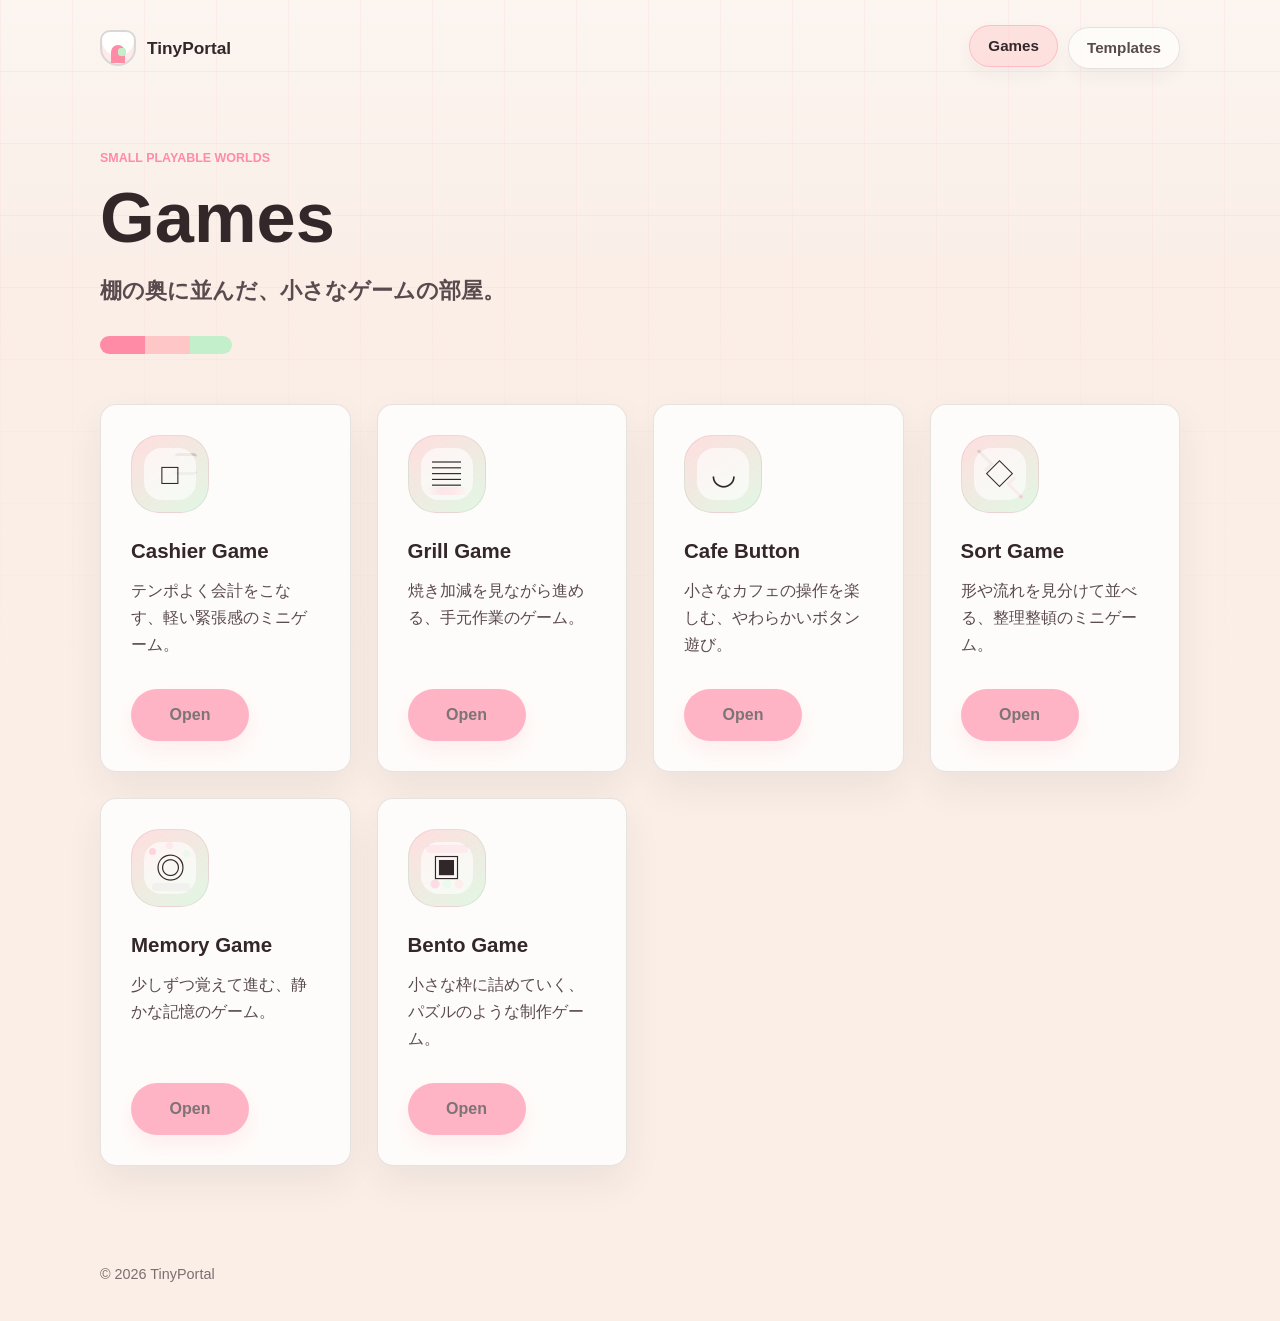
==== games.html @ 78467148 "Add files via upload" ====
<!DOCTYPE html>
<html lang="ja">
<head>
  <meta charset="UTF-8">
  <meta name="viewport" content="width=device-width, initial-scale=1.0">
  <meta name="description" content="TinyPortalの小さなゲーム一覧。">
  <title>Games | TinyPortal</title>
  <link rel="stylesheet" href="style.css">
</head>
<body class="portal-site">
  <header class="site-header portal-header">
    <a class="brand portal-brand" href="index.html" aria-label="TinyPortal">
      <span class="brand-mark portal-brand-mark" aria-hidden="true"></span>
      <span>TinyPortal</span>
    </a>
    <nav class="site-nav portal-nav" aria-label="サイト内ナビゲーション">
      <a href="games.html" aria-current="page">Games</a>
      <a href="templates.html">Templates</a>
    </nav>
  </header>

  <main class="portal-page">
    <section class="hero-page-title" aria-labelledby="games-title">
      <p class="section-label">small playable worlds</p>
      <h1 id="games-title">Games</h1>
      <p class="lead">棚の奥に並んだ、小さなゲームの部屋。</p>
    </section>

    <section class="games portal-games" id="games" aria-label="ゲーム一覧">
      <div class="game-grid">
        <article class="game-card game-card-cashier ui-card">
          <div class="game-icon" aria-hidden="true"><span>□</span></div>
          <h3>Cashier Game</h3>
          <p>テンポよく会計をこなす、軽い緊張感のミニゲーム。</p>
          <span class="play-button ui-button ui-button-muted" aria-disabled="true">Open</span>
        </article>

        <article class="game-card game-card-grill ui-card">
          <div class="game-icon" aria-hidden="true"><span>▤</span></div>
          <h3>Grill Game</h3>
          <p>焼き加減を見ながら進める、手元作業のゲーム。</p>
          <span class="play-button ui-button ui-button-muted" aria-disabled="true">Open</span>
        </article>

        <article class="game-card game-card-cafe ui-card">
          <div class="game-icon" aria-hidden="true"><span>◡</span></div>
          <h3>Cafe Button</h3>
          <p>小さなカフェの操作を楽しむ、やわらかいボタン遊び。</p>
          <span class="play-button ui-button ui-button-muted" aria-disabled="true">Open</span>
        </article>

        <article class="game-card game-card-sort ui-card">
          <div class="game-icon" aria-hidden="true"><span>◇</span></div>
          <h3>Sort Game</h3>
          <p>形や流れを見分けて並べる、整理整頓のミニゲーム。</p>
          <span class="play-button ui-button ui-button-muted" aria-disabled="true">Open</span>
        </article>

        <article class="game-card game-card-memory ui-card">
          <div class="game-icon" aria-hidden="true"><span>◎</span></div>
          <h3>Memory Game</h3>
          <p>少しずつ覚えて進む、静かな記憶のゲーム。</p>
          <span class="play-button ui-button ui-button-muted" aria-disabled="true">Open</span>
        </article>

        <article class="game-card game-card-bento ui-card">
          <div class="game-icon" aria-hidden="true"><span>▣</span></div>
          <h3>Bento Game</h3>
          <p>小さな枠に詰めていく、パズルのような制作ゲーム。</p>
          <span class="play-button ui-button ui-button-muted" aria-disabled="true">Open</span>
        </article>
      </div>
    </section>
  </main>

  <footer class="site-footer portal-footer">
    <p>© 2026 TinyPortal</p>
  </footer>
</body>
</html>
---- style.css ----
:root {
  --bg: #faeee7;
  --main: #ff8ba7;
  --accent: #ffc6c7;
  --tertiary: #c3f0ca;
  --text: #33272a;
  --muted: #594a4e;
  --card: #fffffe;
  --border: rgba(51, 39, 42, 0.14);
  --soft-main: rgba(255, 139, 167, 0.2);
  --soft-accent: rgba(255, 198, 199, 0.4);
  --soft-tertiary: rgba(195, 240, 202, 0.52);
  --card-shadow: 0 14px 34px rgba(51, 39, 42, 0.055);
}

* {
  box-sizing: border-box;
}

html {
  scroll-behavior: smooth;
}

body {
  margin: 0;
  min-height: 100vh;
  background: var(--bg);
  color: var(--text);
  font-family: "Zen Maru Gothic", "M PLUS Rounded 1c", "Yu Gothic", "Hiragino Maru Gothic ProN", sans-serif;
  line-height: 1.75;
}

body::before {
  position: fixed;
  inset: 0;
  z-index: -2;
  pointer-events: none;
  background:
    radial-gradient(circle at 12% 10%, rgba(255, 198, 199, 0.36), transparent 25rem),
    radial-gradient(circle at 88% 30%, rgba(195, 240, 202, 0.42), transparent 24rem);
  content: "";
}

a {
  color: inherit;
  text-decoration: none;
}

.site-header,
.hero,
.games,
.site-footer {
  width: min(1080px, calc(100% - 44px));
  margin-inline: auto;
}

.site-header {
  display: flex;
  align-items: center;
  justify-content: space-between;
  padding: 26px 0;
}

.brand {
  display: inline-flex;
  align-items: center;
  gap: 11px;
  min-height: 44px;
  font-family: "Nunito", "Zen Maru Gothic", sans-serif;
  font-size: 1.08rem;
  font-weight: 800;
}

.brand-mark {
  position: relative;
  width: 36px;
  height: 36px;
  border: 2px solid var(--main);
  border-radius: 14px;
  background: var(--card);
}

.brand-mark::before,
.brand-mark::after {
  position: absolute;
  border-radius: 999px;
  content: "";
}

.brand-mark::before {
  width: 14px;
  height: 14px;
  left: 7px;
  top: 7px;
  background: var(--accent);
}

.brand-mark::after {
  width: 11px;
  height: 11px;
  right: 6px;
  bottom: 6px;
  background: var(--main);
}

.site-nav a {
  display: inline-flex;
  align-items: center;
  justify-content: center;
  min-height: 42px;
  padding: 0 18px;
  border: 1px solid var(--border);
  border-radius: 999px;
  background: rgba(255, 255, 255, 0.5);
  color: var(--muted);
  font-family: "Nunito", "Zen Maru Gothic", sans-serif;
  font-size: 0.95rem;
  font-weight: 800;
}

.site-nav {
  display: flex;
  align-items: center;
  justify-content: flex-end;
  gap: 10px;
  flex-wrap: wrap;
}

.hero {
  display: grid;
  grid-template-columns: minmax(0, 1fr) minmax(310px, 0.82fr);
  align-items: center;
  gap: clamp(42px, 8vw, 92px);
  min-height: calc(100vh - 96px);
  padding: 34px 0 82px;
}

.hero-text {
  max-width: 620px;
}

.section-label {
  margin: 0 0 13px;
  color: var(--main);
  font-family: "Nunito", "Zen Maru Gothic", sans-serif;
  font-size: 0.78rem;
  font-weight: 800;
  letter-spacing: 0;
  text-transform: uppercase;
}

h1,
h2,
h3,
p {
  margin-top: 0;
}

h1 {
  margin-bottom: 20px;
  font-family: "Nunito", "Zen Maru Gothic", sans-serif;
  font-size: clamp(3.2rem, 8.6vw, 6.8rem);
  font-weight: 800;
  line-height: 0.98;
}

.lead {
  max-width: 30rem;
  margin-bottom: 0;
  color: var(--muted);
  font-size: clamp(1.08rem, 2vw, 1.36rem);
  font-weight: 700;
}

.hero-art {
  position: relative;
  min-height: 410px;
}

.art-screen {
  position: absolute;
  right: 28px;
  top: 58px;
  display: block;
  width: min(82%, 330px);
  aspect-ratio: 1.06 / 1;
  border: 2px solid rgba(51, 39, 42, 0.12);
  border-radius: 34px;
  background: var(--card);
  box-shadow: 0 18px 40px rgba(51, 39, 42, 0.06);
  animation: screen-float 7s ease-in-out infinite;
}

.screen-bar,
.screen-pill,
.screen-dot,
.screen-line {
  position: absolute;
  display: block;
}

.screen-bar {
  left: 34px;
  right: 34px;
  top: 34px;
  height: 16px;
  border-radius: 999px;
  background: var(--soft-tertiary);
}

.screen-pill {
  left: 34px;
  bottom: 38px;
  width: 44%;
  height: 18px;
  border-radius: 999px;
  background: var(--accent);
}

.screen-dot {
  width: 52px;
  height: 52px;
  border-radius: 18px;
}

.dot-one {
  left: 38px;
  top: 88px;
  background: var(--main);
}

.dot-two {
  left: 104px;
  top: 130px;
  background: var(--accent);
}

.dot-three {
  right: 50px;
  top: 96px;
  background: var(--tertiary);
}

.screen-line {
  height: 10px;
  border-radius: 999px;
  background: rgba(51, 39, 42, 0.12);
}

.line-one {
  right: 42px;
  top: 176px;
  width: 40%;
}

.line-two {
  right: 76px;
  top: 202px;
  width: 26%;
}

.art-tile {
  position: absolute;
  z-index: 1;
  display: block;
  border: 2px solid rgba(51, 39, 42, 0.1);
  border-radius: 26px;
  background: var(--card);
  box-shadow: 0 12px 28px rgba(51, 39, 42, 0.05);
}

.art-tile::before,
.art-tile::after {
  position: absolute;
  border-radius: 999px;
  content: "";
}

.tile-left {
  left: 14px;
  top: 34px;
  width: 104px;
  height: 104px;
  animation: tile-left-float 5.8s ease-in-out infinite;
}

.tile-left::before {
  width: 38px;
  height: 38px;
  left: 19px;
  top: 20px;
  background: var(--accent);
}

.tile-left::after {
  width: 44px;
  height: 12px;
  left: 28px;
  bottom: 24px;
  background: var(--soft-tertiary);
}

.tile-right {
  right: 4px;
  bottom: 50px;
  width: 96px;
  height: 96px;
  animation: tile-right-float 6.4s ease-in-out infinite;
}

.tile-right::before {
  width: 48px;
  height: 18px;
  left: 22px;
  top: 28px;
  background: var(--main);
}

.tile-right::after {
  width: 34px;
  height: 34px;
  right: 18px;
  bottom: 17px;
  background: var(--accent);
}

.art-ring {
  position: absolute;
  left: 62px;
  bottom: 86px;
  width: 74px;
  height: 74px;
  border: 12px solid var(--soft-tertiary);
  border-radius: 50%;
  animation: ring-breathe 5.2s ease-in-out infinite;
}

.art-spark {
  position: absolute;
  width: 16px;
  height: 16px;
  border-radius: 7px;
  background: var(--accent);
}

.spark-one {
  left: 52%;
  top: 18px;
  animation: spark-one-drift 4.8s ease-in-out infinite;
}

.spark-two {
  left: 16%;
  bottom: 58px;
  background: var(--main);
  animation: spark-two-drift 5.6s ease-in-out infinite;
}

.art-blob {
  position: absolute;
  z-index: -1;
  display: block;
  border-radius: 999px;
}

.blob-green {
  right: 0;
  top: 86px;
  width: 270px;
  height: 190px;
  background: var(--soft-tertiary);
  animation: blob-green-drift 8.4s ease-in-out infinite;
}

.blob-yellow {
  left: 8px;
  bottom: 74px;
  width: 190px;
  height: 126px;
  background: var(--soft-accent);
  animation: blob-yellow-drift 7.6s ease-in-out infinite;
}

@keyframes screen-float {
  0%,
  100% {
    transform: translate3d(0, 0, 0) rotate(0deg);
  }

  50% {
    transform: translate3d(0, -10px, 0) rotate(0.7deg);
  }
}

@keyframes tile-left-float {
  0%,
  100% {
    transform: translate3d(0, 0, 0) rotate(-8deg);
  }

  50% {
    transform: translate3d(-4px, -12px, 0) rotate(-4deg);
  }
}

@keyframes tile-right-float {
  0%,
  100% {
    transform: translate3d(0, 0, 0) rotate(7deg);
  }

  50% {
    transform: translate3d(5px, -9px, 0) rotate(3deg);
  }
}

@keyframes ring-breathe {
  0%,
  100% {
    transform: scale(1);
    opacity: 1;
  }

  50% {
    transform: scale(1.08);
    opacity: 0.76;
  }
}

@keyframes spark-one-drift {
  0%,
  100% {
    transform: translate3d(0, 0, 0) rotate(18deg);
  }

  50% {
    transform: translate3d(6px, -8px, 0) rotate(42deg);
  }
}

@keyframes spark-two-drift {
  0%,
  100% {
    transform: translate3d(0, 0, 0) rotate(-18deg);
  }

  50% {
    transform: translate3d(-5px, 7px, 0) rotate(-42deg);
  }
}

@keyframes blob-green-drift {
  0%,
  100% {
    transform: translate3d(0, 0, 0) rotate(-20deg);
  }

  50% {
    transform: translate3d(10px, -8px, 0) rotate(-15deg);
  }
}

@keyframes blob-yellow-drift {
  0%,
  100% {
    transform: translate3d(0, 0, 0) rotate(17deg);
  }

  50% {
    transform: translate3d(-8px, 6px, 0) rotate(12deg);
  }
}

@keyframes icon-bob {
  0%,
  100% {
    transform: translateY(0);
  }

  45% {
    transform: translateY(-4px);
  }
}

@keyframes cashier-lines {
  0%,
  62%,
  100% {
    opacity: 0;
    transform: translateY(4px);
  }

  18%,
  42% {
    opacity: 1;
    transform: translateY(0);
  }
}

@keyframes cashier-dot {
  0%,
  55%,
  100% {
    opacity: 0;
    transform: scale(0.65);
  }

  18%,
  28% {
    opacity: 0.9;
    transform: scale(1);
  }
}

@keyframes grill-wiggle {
  0%,
  100% {
    transform: translateY(0) rotate(0deg);
  }

  32% {
    transform: translateY(-2px) rotate(-4deg);
  }

  64% {
    transform: translateY(1px) rotate(3deg);
  }
}

@keyframes cup-sway {
  0%,
  100% {
    transform: translateY(0) rotate(0deg);
  }

  50% {
    transform: translateY(-2px) rotate(2deg);
  }
}

@keyframes cup-pour {
  0%,
  100% {
    transform: translateY(0) rotate(0deg);
  }

  38%,
  58% {
    transform: translateY(-2px) rotate(-7deg);
  }
}

@keyframes steam-rise {
  0%,
  100% {
    opacity: 0;
    transform: translate3d(0, 8px, 0) scaleY(0.78);
  }

  28% {
    opacity: 0.62;
  }

  68% {
    opacity: 0;
    transform: translate3d(0, -8px, 0) scaleY(1.08);
  }
}

@keyframes grill-heat {
  0%,
  100% {
    opacity: 0;
    transform: translateY(8px) scaleY(0.72);
  }

  36% {
    opacity: 0.68;
  }

  72% {
    opacity: 0;
    transform: translateY(-9px) scaleY(1.08);
  }
}

@keyframes grill-glow {
  0%,
  100% {
    opacity: 0.32;
    transform: scaleX(0.78);
  }

  45% {
    opacity: 0.82;
    transform: scaleX(1);
  }
}

@keyframes cafe-pour {
  0%,
  28%,
  78%,
  100% {
    opacity: 0;
    transform: translate3d(-5px, -6px, 0) rotate(18deg) scaleY(0.2);
  }

  40%,
  62% {
    opacity: 0.82;
    transform: translate3d(0, 0, 0) rotate(18deg) scaleY(1);
  }
}

@keyframes cafe-drop {
  0%,
  36%,
  100% {
    opacity: 0;
    transform: translate3d(-8px, -8px, 0) scale(0.55);
  }

  52% {
    opacity: 0.9;
    transform: translate3d(0, 4px, 0) scale(1);
  }

  70% {
    opacity: 0;
    transform: translate3d(2px, 12px, 0) scale(0.75);
  }
}

@keyframes sort-slide {
  0%,
  100% {
    transform: translateX(0);
  }

  35% {
    transform: translateX(-4px);
  }

  70% {
    transform: translateX(4px);
  }
}

@keyframes sort-arrow-left {
  0%,
  70%,
  100% {
    opacity: 0;
    transform: translateX(6px) rotate(45deg);
  }

  24%,
  48% {
    opacity: 1;
    transform: translateX(0) rotate(45deg);
  }
}

@keyframes sort-arrow-right {
  0%,
  70%,
  100% {
    opacity: 0;
    transform: translateX(-6px) rotate(225deg);
  }

  24%,
  48% {
    opacity: 1;
    transform: translateX(0) rotate(225deg);
  }
}

@keyframes memory-pulse {
  0%,
  100% {
    transform: scale(1);
  }

  50% {
    transform: scale(1.05);
  }
}

@keyframes memory-dots {
  0%,
  100% {
    opacity: 0.36;
    transform: translateY(2px);
  }

  42%,
  66% {
    opacity: 0.9;
    transform: translateY(-2px);
  }
}

@keyframes memory-line {
  0%,
  100% {
    opacity: 0.2;
    transform: scaleX(0.72);
  }

  50% {
    opacity: 0.72;
    transform: scaleX(1);
  }
}

@keyframes bento-lift {
  0%,
  100% {
    transform: translateY(0) rotate(0deg);
  }

  48% {
    transform: translateY(-3px) rotate(-2deg);
  }
}

@keyframes bento-lid {
  0%,
  100% {
    opacity: 0.45;
    transform: translateY(0);
  }

  48% {
    opacity: 0.82;
    transform: translateY(-6px);
  }
}

@keyframes bento-items {
  0%,
  100% {
    transform: translateY(0);
  }

  48% {
    transform: translateY(-2px);
  }
}

.games {
  padding: 16px 0 96px;
}

.section-heading {
  margin-bottom: 30px;
}

h2 {
  margin-bottom: 0;
  font-size: clamp(2rem, 4vw, 2.9rem);
  font-weight: 900;
  line-height: 1.25;
}

.game-grid {
  display: grid;
  grid-template-columns: repeat(auto-fit, minmax(240px, 1fr));
  gap: 26px;
}

.game-card {
  display: flex;
  flex-direction: column;
  min-height: 348px;
  padding: 30px;
  border: 1px solid var(--border);
  border-radius: 18px;
  background: var(--card);
  box-shadow: var(--card-shadow);
  transition: transform 180ms ease, box-shadow 180ms ease, border-color 180ms ease;
}

.game-card:hover {
  border-color: rgba(255, 139, 167, 0.34);
  box-shadow: 0 18px 38px rgba(51, 39, 42, 0.075);
  transform: translateY(-4px);
}

.game-icon {
  position: relative;
  display: grid;
  place-items: center;
  overflow: hidden;
  width: 78px;
  height: 78px;
  margin-bottom: 24px;
  border: 1px solid rgba(51, 39, 42, 0.08);
  border-radius: 28px;
  background:
    linear-gradient(145deg, rgba(255, 198, 199, 0.58), rgba(195, 240, 202, 0.5)),
    var(--card);
}

.game-icon span {
  position: relative;
  z-index: 2;
  display: grid;
  place-items: center;
  width: 52px;
  height: 52px;
  border-radius: 18px;
  background: rgba(255, 255, 255, 0.62);
  font-size: 1.8rem;
  line-height: 1;
  filter: saturate(0.82);
}

.game-icon::before,
.game-icon::after {
  position: absolute;
  z-index: 1;
  pointer-events: none;
  content: "";
}

.game-card-cashier .game-icon span {
  animation: icon-bob 2.5s ease-in-out infinite;
}

.game-card-cashier .game-icon::before {
  right: 11px;
  top: 17px;
  width: 22px;
  height: 16px;
  border-top: 3px solid rgba(51, 39, 42, 0.18);
  border-bottom: 3px solid rgba(51, 39, 42, 0.12);
  border-radius: 4px;
  animation: cashier-lines 2.5s ease-in-out infinite;
}

.game-card-cashier .game-icon::after {
  right: 17px;
  bottom: 17px;
  width: 7px;
  height: 7px;
  border-radius: 50%;
  background: var(--main);
  opacity: 0;
  animation: cashier-dot 2.5s ease-in-out infinite;
}

.game-card-grill .game-icon span {
  animation: grill-wiggle 3.1s ease-in-out infinite;
}

.game-card-grill .game-icon::before {
  left: 25px;
  top: 10px;
  width: 8px;
  height: 24px;
  border-left: 3px solid rgba(170, 68, 40, 0.18);
  border-radius: 999px;
  opacity: 0;
  box-shadow: 13px 3px 0 rgba(255, 139, 167, 0.18);
  animation: grill-heat 2.8s ease-in-out infinite;
}

.game-card-grill .game-icon::after {
  left: 18px;
  bottom: 17px;
  width: 42px;
  height: 8px;
  border-radius: 999px;
  background: linear-gradient(90deg, transparent, rgba(255, 139, 167, 0.5), var(--accent), transparent);
  transform-origin: center;
  animation: grill-glow 2.8s ease-in-out infinite;
}

.game-card-cafe .game-icon span {
  animation: cup-pour 3.2s ease-in-out infinite;
}

.game-card-cafe .game-icon::before {
  left: 20px;
  top: 15px;
  width: 4px;
  height: 28px;
  border-radius: 999px;
  background: rgba(255, 139, 167, 0.5);
  transform-origin: top center;
  opacity: 0;
  animation: cafe-pour 3.2s ease-in-out infinite;
}

.game-card-cafe .game-icon::after {
  left: 27px;
  top: 24px;
  width: 8px;
  height: 8px;
  border-radius: 50%;
  background: rgba(255, 139, 167, 0.58);
  opacity: 0;
  animation: cafe-drop 3.2s 0.12s ease-in-out infinite;
}

.game-card-sort .game-icon span {
  animation: sort-slide 2.8s ease-in-out infinite;
}

.game-card-sort .game-icon::before {
  left: 10px;
  top: 19px;
  width: 18px;
  height: 8px;
  border-top: 3px solid rgba(51, 39, 42, 0.14);
  border-right: 3px solid rgba(51, 39, 42, 0.14);
  transform: rotate(45deg);
  animation: sort-arrow-left 2.8s ease-in-out infinite;
}

.game-card-sort .game-icon::after {
  right: 10px;
  bottom: 19px;
  width: 18px;
  height: 8px;
  border-top: 3px solid rgba(255, 139, 167, 0.38);
  border-right: 3px solid rgba(255, 139, 167, 0.38);
  transform: rotate(225deg);
  animation: sort-arrow-right 2.8s 0.25s ease-in-out infinite;
}

.game-card-memory .game-icon span {
  animation: memory-pulse 3s ease-in-out infinite;
}

.game-card-memory .game-icon::before {
  left: 17px;
  top: 18px;
  width: 7px;
  height: 7px;
  border-radius: 50%;
  background: var(--main);
  box-shadow:
    17px -6px 0 rgba(255, 139, 167, 0.38),
    34px 2px 0 rgba(195, 240, 202, 0.9);
  animation: memory-dots 3s ease-in-out infinite;
}

.game-card-memory .game-icon::after {
  left: 20px;
  bottom: 15px;
  width: 38px;
  height: 8px;
  border-radius: 999px;
  background: rgba(89, 74, 78, 0.12);
  animation: memory-line 3s ease-in-out infinite;
}

.game-card-bento .game-icon span {
  animation: bento-lift 3.2s ease-in-out infinite;
}

.game-card-bento .game-icon::before {
  left: 17px;
  top: 15px;
  width: 42px;
  height: 8px;
  border-radius: 999px;
  background: rgba(255, 139, 167, 0.35);
  animation: bento-lid 3.2s ease-in-out infinite;
}

.game-card-bento .game-icon::after {
  left: 18px;
  bottom: 17px;
  width: 40px;
  height: 10px;
  border-radius: 999px;
  background:
    radial-gradient(circle at 20% 50%, var(--main) 0 4px, transparent 5px),
    radial-gradient(circle at 50% 50%, var(--tertiary) 0 4px, transparent 5px),
    radial-gradient(circle at 80% 50%, var(--accent) 0 4px, transparent 5px);
  opacity: 0.72;
  animation: bento-items 3.2s ease-in-out infinite;
}

.game-card h3 {
  margin-bottom: 12px;
  font-size: 1.28rem;
  font-weight: 900;
  line-height: 1.35;
}

.game-card p {
  margin-bottom: 30px;
  color: var(--muted);
  font-size: 0.98rem;
  font-weight: 500;
}

.play-button {
  display: inline-flex;
  align-items: center;
  justify-content: center;
  width: fit-content;
  min-width: 118px;
  min-height: 52px;
  margin-top: auto;
  padding: 0 28px;
  border-radius: 999px;
  background: var(--main);
  color: var(--text);
  font-family: "Nunito", "Zen Maru Gothic", sans-serif;
  font-size: 1rem;
  font-weight: 800;
  transition: transform 150ms ease, box-shadow 150ms ease, background-color 150ms ease;
}

.play-button:hover {
  background: #ff7f9f;
  box-shadow: 0 10px 20px rgba(255, 139, 167, 0.28);
  transform: translateY(-2px);
}

.play-button:active {
  box-shadow: 0 5px 12px rgba(255, 139, 167, 0.18);
  transform: translateY(1px) scale(0.99);
}

.brand:focus-visible,
.site-nav a:focus-visible,
.play-button:focus-visible {
  outline: 3px solid rgba(195, 240, 202, 0.82);
  outline-offset: 4px;
}

.site-footer {
  padding: 0 0 34px;
  color: rgba(89, 74, 78, 0.78);
  font-size: 0.9rem;
}

.site-footer p {
  margin-bottom: 0;
}

@media (max-width: 880px) {
  .hero {
    grid-template-columns: 1fr;
    gap: 34px;
    min-height: auto;
    padding: 34px 0 70px;
  }

  .hero-art {
    order: -1;
    min-height: 320px;
  }

  .art-screen {
    right: 22px;
    top: 48px;
    width: min(78%, 292px);
  }

  .game-grid {
    grid-template-columns: 1fr;
  }

  .game-card {
    min-height: auto;
  }
}

@media (max-width: 560px) {
  .site-header,
  .hero,
  .games,
  .site-footer {
    width: min(100% - 30px, 1080px);
  }

  .site-header {
    padding: 20px 0;
  }

  .brand {
    font-size: 1rem;
  }

  .brand-mark {
    width: 34px;
    height: 34px;
    border-radius: 13px;
  }

  .site-nav a {
    min-height: 40px;
    padding: 0 14px;
  }

  .hero {
    padding: 24px 0 58px;
  }

  .hero-art {
    min-height: 250px;
  }

  h1 {
    font-size: clamp(3rem, 17vw, 4.25rem);
  }

  .lead {
    font-size: 1.06rem;
  }

  .art-screen {
    right: 12px;
    top: 38px;
    width: min(76%, 232px);
    border-radius: 28px;
  }

  .screen-bar {
    left: 26px;
    right: 26px;
    top: 28px;
    height: 13px;
  }

  .screen-dot {
    width: 40px;
    height: 40px;
    border-radius: 15px;
  }

  .dot-one {
    left: 28px;
    top: 72px;
  }

  .dot-two {
    left: 78px;
    top: 104px;
  }

  .dot-three {
    right: 34px;
    top: 80px;
  }

  .screen-line {
    height: 8px;
  }

  .line-one {
    right: 32px;
    top: 146px;
  }

  .line-two {
    right: 56px;
    top: 166px;
  }

  .screen-pill {
    left: 28px;
    bottom: 30px;
    height: 14px;
  }

  .tile-left {
    left: 4px;
    top: 18px;
    width: 76px;
    height: 76px;
    border-radius: 22px;
  }

  .tile-right {
    right: 0;
    bottom: 34px;
    width: 72px;
    height: 72px;
    border-radius: 22px;
  }

  .art-ring {
    left: 42px;
    bottom: 54px;
    width: 56px;
    height: 56px;
    border-width: 10px;
  }

  .blob-green {
    top: 62px;
    width: 210px;
    height: 148px;
  }

  .blob-yellow {
    bottom: 48px;
    width: 150px;
    height: 96px;
  }

  .games {
    padding-bottom: 76px;
  }

  .game-grid {
    gap: 14px;
  }

  .game-card {
    display: grid;
    grid-template-columns: 66px minmax(0, 1fr);
    align-items: start;
    column-gap: 16px;
    padding: 18px;
  }

  .game-icon {
    grid-row: 1 / 4;
    width: 66px;
    height: 66px;
    margin-bottom: 0;
    border-radius: 22px;
  }

  .game-icon span {
    width: 46px;
    height: 46px;
    border-radius: 16px;
    font-size: 1.45rem;
  }

  .game-card-grill .game-icon::before {
    left: 20px;
    top: 8px;
    height: 21px;
  }

  .game-card-grill .game-icon::after {
    left: 15px;
    bottom: 14px;
    width: 36px;
  }

  .game-card-cafe .game-icon::before {
    left: 17px;
    top: 13px;
    height: 24px;
  }

  .game-card-cafe .game-icon::after {
    left: 24px;
    top: 21px;
    width: 7px;
    height: 7px;
  }

  .game-card h3 {
    grid-column: 2;
    margin-bottom: 5px;
    font-size: 1.08rem;
  }

  .game-card p {
    grid-column: 2;
    margin-bottom: 14px;
    font-size: 0.9rem;
    line-height: 1.58;
  }

  .play-button {
    grid-column: 2;
    width: 100%;
    min-height: 48px;
    margin-top: 0;
    padding: 0 20px;
  }
}

@media (prefers-reduced-motion: reduce) {
  *,
  *::before,
  *::after {
    scroll-behavior: auto !important;
  }

  .art-screen,
  .tile-left,
  .tile-right,
  .art-ring,
  .spark-one,
  .spark-two,
  .blob-green,
  .blob-yellow,
  .game-icon span,
  .game-icon::before,
  .game-icon::after {
    animation: none;
  }
}

/* TinyPortal world layer */
.portal-site {
  background:
    linear-gradient(180deg, rgba(255, 255, 254, 0.42), rgba(250, 238, 231, 0) 280px),
    var(--bg);
}

.portal-site::before {
  background:
    linear-gradient(90deg, rgba(255, 198, 199, 0.18) 1px, transparent 1px),
    linear-gradient(0deg, rgba(51, 39, 42, 0.045) 1px, transparent 1px);
  background-size: 72px 72px;
  mask-image: linear-gradient(to bottom, black, transparent 78%);
}

.portal-header {
  position: relative;
  z-index: 4;
}

.portal-brand {
  color: var(--text);
}

.portal-brand-mark {
  border-color: rgba(51, 39, 42, 0.18);
  border-radius: 10px 10px 18px 18px;
  box-shadow: inset 0 -8px 0 rgba(255, 198, 199, 0.38);
}

.portal-brand-mark::before {
  width: 14px;
  height: 18px;
  left: 9px;
  top: 13px;
  border-radius: 999px 999px 4px 4px;
  background: var(--main);
}

.portal-brand-mark::after {
  width: 8px;
  height: 8px;
  right: 8px;
  bottom: 8px;
  border-radius: 3px;
  background: var(--tertiary);
}

.portal-nav a {
  border-color: rgba(51, 39, 42, 0.12);
  background: rgba(255, 255, 254, 0.68);
  box-shadow: 0 8px 18px rgba(51, 39, 42, 0.045);
  transition: transform 160ms ease, box-shadow 160ms ease, background-color 160ms ease, border-color 160ms ease;
}

.portal-nav a:hover,
.portal-nav a[aria-current="page"] {
  border-color: rgba(255, 139, 167, 0.42);
  background: rgba(255, 198, 199, 0.42);
  color: var(--text);
  transform: translateY(-2px);
}

.portal-hero {
  width: 100%;
  padding: 16px 0 38px;
}

.world-art {
  position: relative;
  display: grid;
  place-items: end start;
  width: min(100% - 44px, 1240px);
  min-height: clamp(430px, 66vw, 680px);
  margin: 0 auto;
  overflow: hidden;
  border: 1px solid rgba(51, 39, 42, 0.12);
  border-radius: 26px;
  background:
    linear-gradient(180deg, rgba(255, 255, 254, 0.86), rgba(255, 198, 199, 0.34) 58%, rgba(195, 240, 202, 0.34)),
    var(--bg);
  box-shadow: 0 24px 70px rgba(51, 39, 42, 0.08);
}

.world-art::before,
.world-art::after {
  position: absolute;
  pointer-events: none;
  content: "";
}

.world-art::before {
  inset: 9%;
  border: 1px solid rgba(51, 39, 42, 0.08);
  border-radius: 999px 999px 24px 24px;
}

.world-art::after {
  left: 0;
  right: 0;
  bottom: 0;
  height: 32%;
  background:
    linear-gradient(135deg, transparent 0 28px, rgba(51, 39, 42, 0.08) 29px 31px, transparent 32px),
    linear-gradient(180deg, rgba(255, 255, 254, 0.5), rgba(255, 255, 254, 0.74));
  background-size: 72px 72px, auto;
}

.portal-hero-copy {
  position: relative;
  z-index: 3;
  max-width: 680px;
  padding: clamp(26px, 5vw, 58px);
}

.portal-hero-copy h1 {
  margin-bottom: 0;
  color: var(--text);
  font-size: 5.8rem;
  text-shadow: 0 2px 0 rgba(255, 255, 254, 0.72);
}

.world-sun,
.world-arch,
.world-column,
.world-stair,
.world-object,
.world-door {
  position: absolute;
  display: block;
}

.world-sun {
  right: 13%;
  top: 12%;
  width: clamp(72px, 12vw, 148px);
  height: clamp(72px, 12vw, 148px);
  border: 1px solid rgba(51, 39, 42, 0.1);
  border-radius: 50%;
  background: var(--accent);
  box-shadow: inset -18px -20px 0 rgba(255, 139, 167, 0.28);
}

.world-arch {
  z-index: 1;
  width: clamp(120px, 19vw, 220px);
  height: clamp(170px, 27vw, 310px);
  border: clamp(14px, 2.4vw, 28px) solid rgba(255, 255, 254, 0.84);
  border-bottom: 0;
  border-radius: 999px 999px 0 0;
  box-shadow: 0 16px 28px rgba(51, 39, 42, 0.055);
}

.world-arch-left {
  left: 11%;
  top: 19%;
}

.world-arch-right {
  right: 22%;
  bottom: 18%;
  transform: scale(0.74);
}

.world-column {
  z-index: 2;
  width: clamp(40px, 6vw, 70px);
  height: clamp(170px, 26vw, 290px);
  bottom: 20%;
  border: 1px solid rgba(51, 39, 42, 0.09);
  border-radius: 20px 20px 8px 8px;
  background:
    linear-gradient(90deg, rgba(51, 39, 42, 0.06) 1px, transparent 1px),
    var(--card);
  background-size: 18px auto;
}

.world-column-left {
  left: 27%;
}

.world-column-right {
  right: 9%;
  height: clamp(130px, 20vw, 230px);
  background-color: var(--tertiary);
}

.world-stair {
  z-index: 2;
  height: clamp(30px, 4.8vw, 56px);
  border: 1px solid rgba(51, 39, 42, 0.1);
  border-radius: 8px;
  background: var(--card);
  box-shadow: 0 10px 0 rgba(255, 198, 199, 0.55);
}

.world-stair-one {
  right: 31%;
  bottom: 24%;
  width: clamp(138px, 26vw, 320px);
}

.world-stair-two {
  right: 24%;
  bottom: 16%;
  width: clamp(176px, 34vw, 430px);
}

.world-stair-three {
  right: 17%;
  bottom: 8%;
  width: clamp(210px, 43vw, 540px);
}

.world-object {
  z-index: 3;
  width: 34px;
  height: 34px;
  border: 1px solid rgba(51, 39, 42, 0.12);
  border-radius: 8px;
  animation: portal-drift 6.5s ease-in-out infinite;
}

.world-object-pink {
  left: 43%;
  top: 18%;
  background: var(--main);
  transform: rotate(12deg);
}

.world-object-green {
  right: 35%;
  top: 34%;
  background: var(--tertiary);
  animation-delay: -2s;
  transform: rotate(45deg);
}

.world-door {
  z-index: 3;
  left: 50%;
  bottom: 24%;
  width: clamp(48px, 7vw, 82px);
  height: clamp(82px, 12vw, 142px);
  border: 2px solid rgba(51, 39, 42, 0.18);
  border-radius: 999px 999px 8px 8px;
  background: var(--text);
  box-shadow: 0 0 0 12px rgba(255, 139, 167, 0.18);
}

.portal-gateway {
  display: grid;
  grid-template-columns: repeat(2, minmax(0, 1fr));
  gap: 24px;
  width: min(1080px, calc(100% - 44px));
  margin: 0 auto;
  padding: 28px 0 94px;
}

.ui-card {
  border-color: rgba(51, 39, 42, 0.12);
  border-radius: 16px;
  background: rgba(255, 255, 254, 0.82);
  box-shadow: 0 16px 38px rgba(51, 39, 42, 0.065);
}

.portal-card {
  position: relative;
  display: grid;
  min-height: 280px;
  overflow: hidden;
  padding: 28px;
  border: 1px solid rgba(51, 39, 42, 0.12);
  color: var(--text);
  transition: transform 180ms ease, box-shadow 180ms ease, border-color 180ms ease;
}

.portal-card:hover {
  border-color: rgba(255, 139, 167, 0.4);
  box-shadow: 0 24px 48px rgba(51, 39, 42, 0.09);
  transform: translateY(-6px);
}

.portal-card-art {
  position: absolute;
  inset: auto 26px 26px auto;
  width: 150px;
  height: 150px;
  border: 1px solid rgba(51, 39, 42, 0.1);
  border-radius: 18px;
  background:
    linear-gradient(90deg, rgba(51, 39, 42, 0.08) 1px, transparent 1px),
    linear-gradient(0deg, rgba(51, 39, 42, 0.08) 1px, transparent 1px),
    var(--accent);
  background-size: 30px 30px;
}

.portal-card-art::before,
.portal-card-art::after {
  position: absolute;
  content: "";
}

.portal-card-games::before {
  left: 28px;
  bottom: 25px;
  width: 88px;
  height: 72px;
  border-radius: 999px 999px 8px 8px;
  background: var(--card);
}

.portal-card-games::after {
  right: 28px;
  top: 26px;
  width: 42px;
  height: 42px;
  border-radius: 9px;
  background: var(--tertiary);
  transform: rotate(18deg);
}

.portal-card-templates {
  background:
    linear-gradient(135deg, transparent 0 23px, rgba(51, 39, 42, 0.09) 24px 26px, transparent 27px),
    var(--tertiary);
  background-size: 42px 42px;
}

.portal-card-templates::before {
  left: 26px;
  top: 34px;
  width: 96px;
  height: 76px;
  border: 10px solid var(--card);
  border-bottom: 0;
  border-radius: 999px 999px 0 0;
}

.portal-card-templates::after {
  left: 38px;
  bottom: 30px;
  width: 84px;
  height: 18px;
  border-radius: 999px;
  background: var(--main);
  box-shadow: 0 -28px 0 var(--accent);
}

.portal-card-kicker {
  position: relative;
  z-index: 1;
  color: var(--main);
  font-family: "Nunito", "Zen Maru Gothic", sans-serif;
  font-size: 0.78rem;
  font-weight: 800;
  text-transform: uppercase;
}

.portal-card strong {
  position: relative;
  z-index: 1;
  align-self: end;
  font-family: "Nunito", "Zen Maru Gothic", sans-serif;
  font-size: 3.4rem;
  line-height: 1;
}

.portal-card small {
  position: relative;
  z-index: 1;
  max-width: 19rem;
  color: var(--muted);
  font-size: 1rem;
  font-weight: 700;
}

.portal-page {
  width: min(1080px, calc(100% - 44px));
  margin: 0 auto;
}

.hero-page-title {
  position: relative;
  max-width: 760px;
  padding: 52px 0 42px;
}

.hero-page-title h1 {
  font-size: 4.4rem;
}

.hero-page-title::after {
  display: block;
  width: 132px;
  height: 18px;
  margin-top: 26px;
  border-radius: 999px;
  background:
    linear-gradient(90deg, var(--main) 0 34%, var(--accent) 34% 68%, var(--tertiary) 68%);
  content: "";
}

.portal-games {
  width: 100%;
  padding-top: 8px;
}

.game-card.ui-card,
.template-card.ui-card {
  border-radius: 16px;
}

.game-card.ui-card:hover,
.template-card.ui-card:hover {
  transform: translateY(-6px);
}

.ui-button,
.template-actions button {
  border-radius: 999px;
  box-shadow: 0 10px 20px rgba(255, 139, 167, 0.2);
}

.ui-button-muted {
  cursor: default;
  opacity: 0.64;
}

.ui-button-muted:hover {
  background: var(--main);
  box-shadow: 0 10px 20px rgba(255, 139, 167, 0.2);
  transform: none;
}

.template-preview,
.code-panel pre,
.live-preview-panel iframe {
  border-radius: 12px;
}

@keyframes portal-drift {
  0%,
  100% {
    translate: 0 0;
  }

  50% {
    translate: 0 -10px;
  }
}

@media (max-width: 880px) {
  .portal-gateway {
    grid-template-columns: 1fr;
  }

  .world-column-left {
    left: 18%;
  }

  .world-arch-right {
    right: 10%;
  }
}

@media (max-width: 560px) {
  .portal-header,
  .portal-page,
  .portal-gateway,
  .portal-footer {
    width: min(100% - 30px, 1080px);
  }

  .portal-hero {
    padding-top: 4px;
  }

  .world-art {
    width: min(100% - 30px, 1080px);
    min-height: 470px;
    border-radius: 18px;
  }

  .portal-hero-copy {
    padding: 22px;
  }

  .portal-hero-copy h1,
  .hero-page-title h1 {
    font-size: 3.1rem;
  }

  .world-column-left,
  .world-arch-left {
    left: 8%;
  }

  .world-column-right {
    right: 6%;
  }

  .world-door {
    left: 46%;
  }

  .world-stair-one {
    right: 18%;
  }

  .world-stair-two {
    right: 10%;
  }

  .world-stair-three {
    right: 4%;
  }

  .portal-gateway {
    padding-bottom: 72px;
  }

  .portal-card {
    min-height: 238px;
    padding: 22px;
  }

  .portal-card strong {
    font-size: 2.5rem;
  }

  .portal-card-art {
    width: 118px;
    height: 118px;
    right: 18px;
    bottom: 18px;
  }

  .hero-page-title {
    padding: 34px 0 32px;
  }
}

@media (prefers-reduced-motion: reduce) {
  .portal-nav a,
  .portal-card,
  .world-object,
  .game-card.ui-card,
  .template-card.ui-card {
    animation: none;
    transition: none;
  }
}
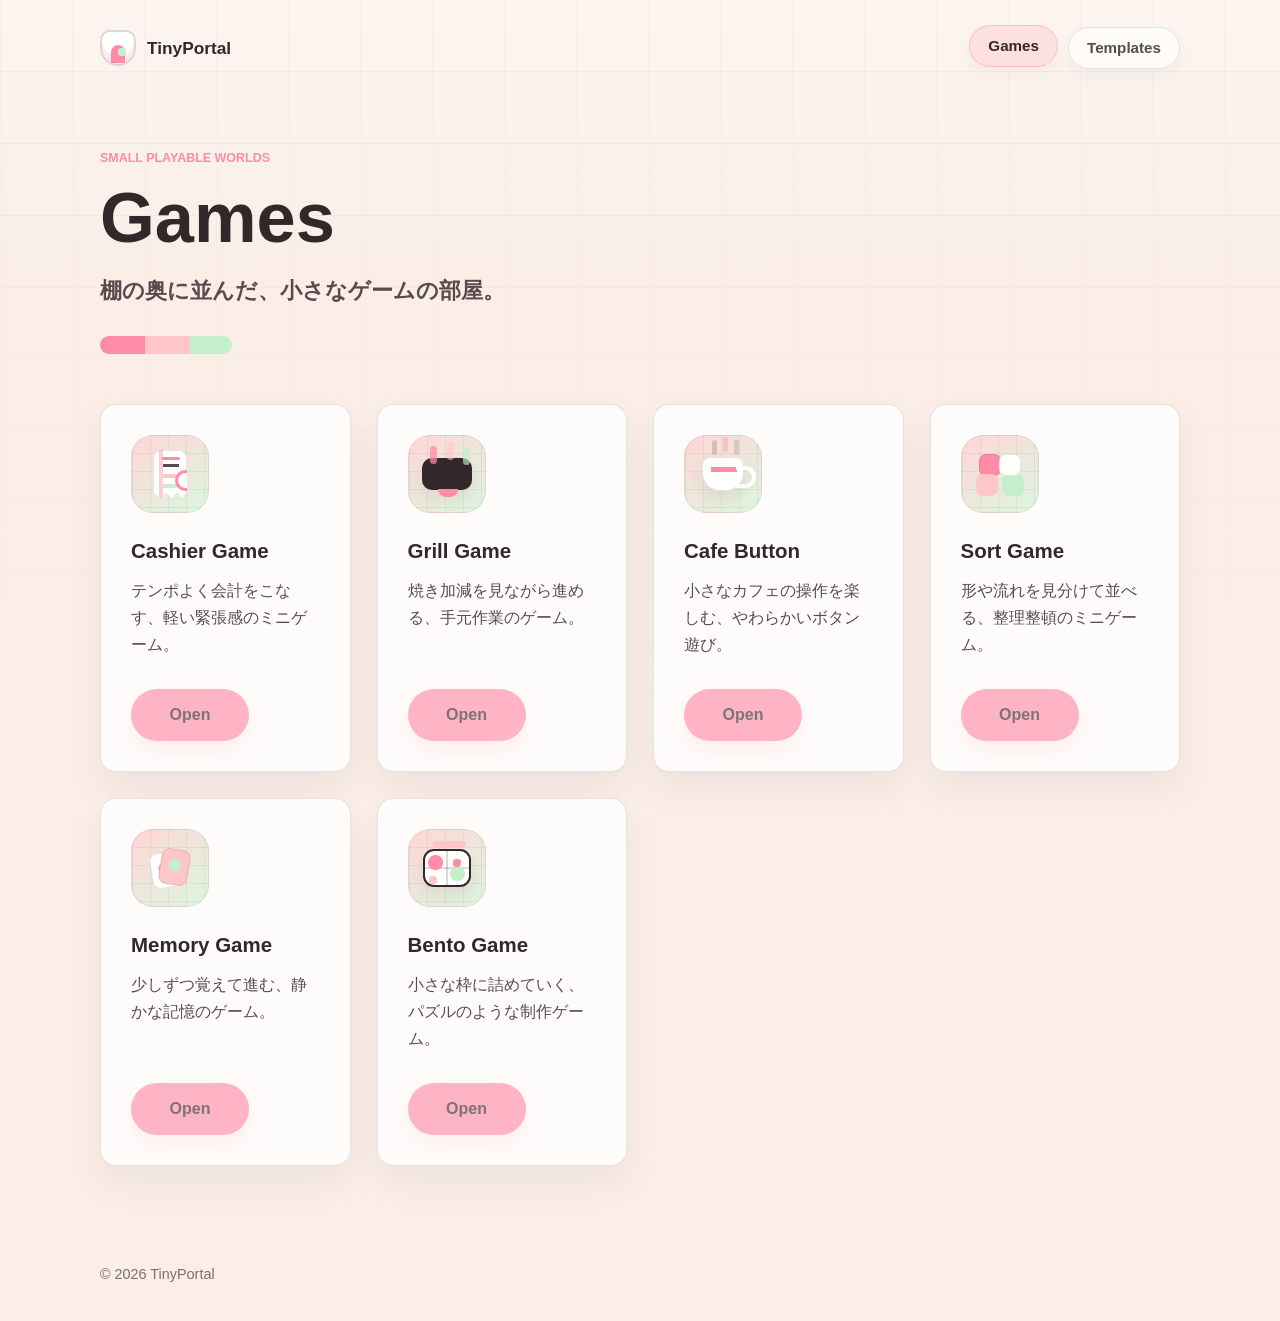
==== commit 7fa6f102: "Add files via upload" ====
--- a/games.html
+++ b/games.html
@@ -29,42 +29,42 @@
     <section class="games portal-games" id="games" aria-label="ゲーム一覧">
       <div class="game-grid">
         <article class="game-card game-card-cashier ui-card">
-          <div class="game-icon" aria-hidden="true"><span>□</span></div>
+          <div class="game-icon" aria-hidden="true"><span></span></div>
           <h3>Cashier Game</h3>
           <p>テンポよく会計をこなす、軽い緊張感のミニゲーム。</p>
           <span class="play-button ui-button ui-button-muted" aria-disabled="true">Open</span>
         </article>
 
         <article class="game-card game-card-grill ui-card">
-          <div class="game-icon" aria-hidden="true"><span>▤</span></div>
+          <div class="game-icon" aria-hidden="true"><span></span></div>
           <h3>Grill Game</h3>
           <p>焼き加減を見ながら進める、手元作業のゲーム。</p>
           <span class="play-button ui-button ui-button-muted" aria-disabled="true">Open</span>
         </article>
 
         <article class="game-card game-card-cafe ui-card">
-          <div class="game-icon" aria-hidden="true"><span>◡</span></div>
+          <div class="game-icon" aria-hidden="true"><span></span></div>
           <h3>Cafe Button</h3>
           <p>小さなカフェの操作を楽しむ、やわらかいボタン遊び。</p>
           <span class="play-button ui-button ui-button-muted" aria-disabled="true">Open</span>
         </article>
 
         <article class="game-card game-card-sort ui-card">
-          <div class="game-icon" aria-hidden="true"><span>◇</span></div>
+          <div class="game-icon" aria-hidden="true"><span></span></div>
           <h3>Sort Game</h3>
           <p>形や流れを見分けて並べる、整理整頓のミニゲーム。</p>
           <span class="play-button ui-button ui-button-muted" aria-disabled="true">Open</span>
         </article>
 
         <article class="game-card game-card-memory ui-card">
-          <div class="game-icon" aria-hidden="true"><span>◎</span></div>
+          <div class="game-icon" aria-hidden="true"><span></span></div>
           <h3>Memory Game</h3>
           <p>少しずつ覚えて進む、静かな記憶のゲーム。</p>
           <span class="play-button ui-button ui-button-muted" aria-disabled="true">Open</span>
         </article>
 
         <article class="game-card game-card-bento ui-card">
-          <div class="game-icon" aria-hidden="true"><span>▣</span></div>
+          <div class="game-icon" aria-hidden="true"><span></span></div>
           <h3>Bento Game</h3>
           <p>小さな枠に詰めていく、パズルのような制作ゲーム。</p>
           <span class="play-button ui-button ui-button-muted" aria-disabled="true">Open</span>
--- a/style.css
+++ b/style.css
@@ -1862,3 +1862,232 @@
     transition: none;
   }
 }
+
+/* TinyPortal game icon art */
+.portal-games .game-icon {
+  border-radius: 22px;
+  background:
+    linear-gradient(90deg, rgba(51, 39, 42, 0.06) 1px, transparent 1px),
+    linear-gradient(0deg, rgba(51, 39, 42, 0.06) 1px, transparent 1px),
+    linear-gradient(145deg, rgba(255, 198, 199, 0.72), rgba(195, 240, 202, 0.58)),
+    var(--card);
+  background-size: 18px 18px, 18px 18px, auto, auto;
+}
+
+.portal-games .game-icon::before,
+.portal-games .game-icon::after {
+  display: none;
+  animation: none;
+}
+
+.portal-games .game-icon span,
+.portal-games .game-icon span::before,
+.portal-games .game-icon span::after {
+  position: absolute;
+  display: block;
+  content: "";
+}
+
+.portal-games .game-icon span {
+  z-index: 3;
+  width: 48px;
+  height: 48px;
+  border-radius: 12px;
+  background: var(--card);
+  box-shadow: 0 8px 16px rgba(51, 39, 42, 0.08);
+  filter: none;
+}
+
+.portal-games .game-card-cashier .game-icon span {
+  width: 34px;
+  height: 48px;
+  border: 1px solid rgba(51, 39, 42, 0.12);
+  border-radius: 8px 8px 4px 4px;
+  background:
+    linear-gradient(90deg, transparent 0 5px, rgba(255, 139, 167, 0.44) 5px 9px, transparent 9px),
+    linear-gradient(var(--muted), var(--muted)) 9px 13px / 16px 3px no-repeat,
+    linear-gradient(var(--accent), var(--accent)) 9px 23px / 20px 4px no-repeat,
+    linear-gradient(var(--tertiary), var(--tertiary)) 9px 33px / 14px 4px no-repeat,
+    var(--card);
+  clip-path: polygon(0 0, 100% 0, 100% 88%, 86% 100%, 70% 88%, 54% 100%, 38% 88%, 22% 100%, 0 88%);
+}
+
+.portal-games .game-card-cashier .game-icon span::before {
+  right: -10px;
+  bottom: 6px;
+  width: 15px;
+  height: 15px;
+  border: 3px solid var(--main);
+  border-radius: 50%;
+  background: var(--card);
+}
+
+.portal-games .game-card-cashier .game-icon span::after {
+  left: 8px;
+  top: 6px;
+  width: 18px;
+  height: 3px;
+  border-radius: 999px;
+  background: var(--main);
+}
+
+.portal-games .game-card-grill .game-icon span {
+  width: 50px;
+  height: 32px;
+  border: 1px solid rgba(51, 39, 42, 0.14);
+  border-radius: 10px;
+  background:
+    linear-gradient(90deg, rgba(51, 39, 42, 0.2) 2px, transparent 2px 10px) 7px 9px / 10px 14px repeat-x,
+    var(--text);
+}
+
+.portal-games .game-card-grill .game-icon span::before {
+  left: 7px;
+  top: -13px;
+  width: 7px;
+  height: 18px;
+  border-radius: 999px;
+  background: var(--main);
+  opacity: 0.72;
+  box-shadow: 17px -4px 0 rgba(255, 198, 199, 0.8), 33px 1px 0 rgba(195, 240, 202, 0.9);
+}
+
+.portal-games .game-card-grill .game-icon span::after {
+  left: 15px;
+  bottom: -8px;
+  width: 20px;
+  height: 8px;
+  border-radius: 0 0 999px 999px;
+  background: var(--main);
+}
+
+.portal-games .game-card-cafe .game-icon span {
+  width: 42px;
+  height: 34px;
+  border: 1px solid rgba(51, 39, 42, 0.12);
+  border-radius: 8px 8px 18px 18px;
+  background:
+    linear-gradient(var(--main), var(--main)) 8px 9px / 26px 5px no-repeat,
+    var(--card);
+}
+
+.portal-games .game-card-cafe .game-icon span::before {
+  right: -13px;
+  top: 8px;
+  width: 16px;
+  height: 14px;
+  border: 4px solid var(--card);
+  border-left: 0;
+  border-radius: 0 999px 999px 0;
+}
+
+.portal-games .game-card-cafe .game-icon span::after {
+  left: 9px;
+  top: -18px;
+  width: 5px;
+  height: 15px;
+  border-radius: 999px;
+  background: rgba(89, 74, 78, 0.22);
+  box-shadow: 11px -3px 0 rgba(255, 139, 167, 0.4), 22px 0 0 rgba(89, 74, 78, 0.18);
+}
+
+.portal-games .game-card-sort .game-icon span {
+  width: 46px;
+  height: 46px;
+  background: transparent;
+  box-shadow: none;
+}
+
+.portal-games .game-card-sort .game-icon span::before,
+.portal-games .game-card-sort .game-icon span::after {
+  width: 20px;
+  height: 20px;
+  border: 1px solid rgba(51, 39, 42, 0.12);
+  border-radius: 7px;
+}
+
+.portal-games .game-card-sort .game-icon span::before {
+  left: 2px;
+  top: 3px;
+  background: var(--main);
+  box-shadow: 23px 20px 0 var(--tertiary);
+}
+
+.portal-games .game-card-sort .game-icon span::after {
+  right: 2px;
+  top: 3px;
+  background: var(--card);
+  box-shadow: -23px 20px 0 var(--accent);
+}
+
+.portal-games .game-card-memory .game-icon span {
+  width: 44px;
+  height: 42px;
+  border-radius: 10px;
+  background: transparent;
+  box-shadow: none;
+}
+
+.portal-games .game-card-memory .game-icon span::before,
+.portal-games .game-card-memory .game-icon span::after {
+  width: 27px;
+  height: 34px;
+  border: 1px solid rgba(51, 39, 42, 0.12);
+  border-radius: 8px;
+}
+
+.portal-games .game-card-memory .game-icon span::before {
+  left: 3px;
+  top: 5px;
+  background:
+    radial-gradient(circle at 50% 45%, var(--main) 0 6px, transparent 7px),
+    var(--card);
+  transform: rotate(-9deg);
+}
+
+.portal-games .game-card-memory .game-icon span::after {
+  right: 3px;
+  top: 2px;
+  background:
+    radial-gradient(circle at 50% 45%, var(--tertiary) 0 6px, transparent 7px),
+    var(--accent);
+  transform: rotate(9deg);
+}
+
+.portal-games .game-card-bento .game-icon span {
+  width: 48px;
+  height: 38px;
+  border: 2px solid var(--text);
+  border-radius: 11px;
+  background:
+    radial-gradient(circle at 24% 34%, var(--main) 0 7px, transparent 8px),
+    radial-gradient(circle at 74% 67%, var(--tertiary) 0 7px, transparent 8px),
+    linear-gradient(90deg, transparent 47%, rgba(51, 39, 42, 0.18) 47% 53%, transparent 53%),
+    linear-gradient(0deg, transparent 47%, rgba(51, 39, 42, 0.18) 47% 53%, transparent 53%),
+    var(--card);
+}
+
+.portal-games .game-card-bento .game-icon span::before {
+  left: 7px;
+  top: -10px;
+  width: 34px;
+  height: 7px;
+  border-radius: 999px;
+  background: var(--accent);
+}
+
+.portal-games .game-card-bento .game-icon span::after {
+  right: 8px;
+  top: 8px;
+  width: 8px;
+  height: 8px;
+  border-radius: 3px;
+  background: var(--main);
+  box-shadow: -24px 17px 0 var(--accent);
+}
+
+@media (max-width: 560px) {
+  .portal-games .game-icon span {
+    transform: scale(0.86);
+  }
+}
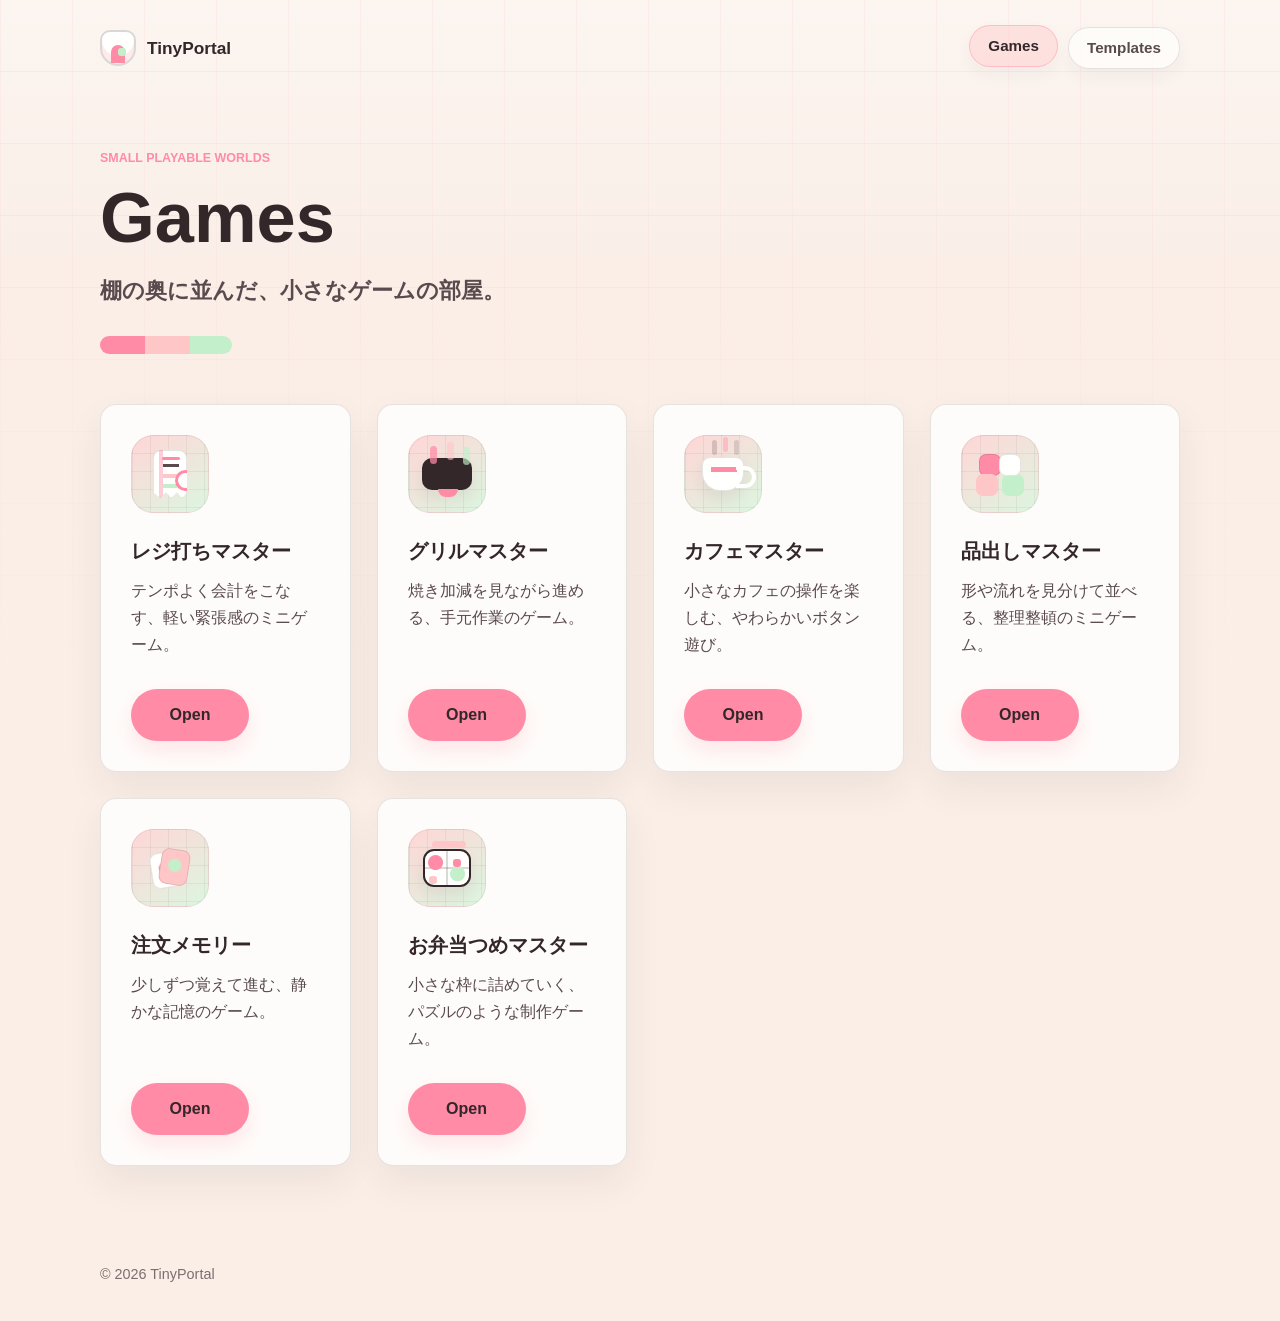
==== commit 8a992cbe: "Add files via upload" ====
--- a/games.html
+++ b/games.html
@@ -30,44 +30,44 @@
       <div class="game-grid">
         <article class="game-card game-card-cashier ui-card">
           <div class="game-icon" aria-hidden="true"><span></span></div>
-          <h3>Cashier Game</h3>
+          <h3>レジ打ちマスター</h3>
           <p>テンポよく会計をこなす、軽い緊張感のミニゲーム。</p>
-          <span class="play-button ui-button ui-button-muted" aria-disabled="true">Open</span>
+          <a class="play-button ui-button" href="https://shrimp7260-png.github.io/cashier_game/">Open</a>
         </article>
 
         <article class="game-card game-card-grill ui-card">
           <div class="game-icon" aria-hidden="true"><span></span></div>
-          <h3>Grill Game</h3>
+          <h3>グリルマスター</h3>
           <p>焼き加減を見ながら進める、手元作業のゲーム。</p>
-          <span class="play-button ui-button ui-button-muted" aria-disabled="true">Open</span>
+          <a class="play-button ui-button" href="https://shrimp7260-png.github.io/grill_game/">Open</a>
         </article>
 
         <article class="game-card game-card-cafe ui-card">
           <div class="game-icon" aria-hidden="true"><span></span></div>
-          <h3>Cafe Button</h3>
+          <h3>カフェマスター</h3>
           <p>小さなカフェの操作を楽しむ、やわらかいボタン遊び。</p>
-          <span class="play-button ui-button ui-button-muted" aria-disabled="true">Open</span>
+          <a class="play-button ui-button" href="https://shrimp7260-png.github.io/cafe_button/">Open</a>
         </article>
 
         <article class="game-card game-card-sort ui-card">
           <div class="game-icon" aria-hidden="true"><span></span></div>
-          <h3>Sort Game</h3>
+          <h3>品出しマスター</h3>
           <p>形や流れを見分けて並べる、整理整頓のミニゲーム。</p>
-          <span class="play-button ui-button ui-button-muted" aria-disabled="true">Open</span>
+          <a class="play-button ui-button" href="https://shrimp7260-png.github.io/sort_game/">Open</a>
         </article>
 
         <article class="game-card game-card-memory ui-card">
           <div class="game-icon" aria-hidden="true"><span></span></div>
-          <h3>Memory Game</h3>
+          <h3>注文メモリー</h3>
           <p>少しずつ覚えて進む、静かな記憶のゲーム。</p>
-          <span class="play-button ui-button ui-button-muted" aria-disabled="true">Open</span>
+          <a class="play-button ui-button" href="https://shrimp7260-png.github.io/memory_game/">Open</a>
         </article>
 
         <article class="game-card game-card-bento ui-card">
           <div class="game-icon" aria-hidden="true"><span></span></div>
-          <h3>Bento Game</h3>
+          <h3>お弁当つめマスター</h3>
           <p>小さな枠に詰めていく、パズルのような制作ゲーム。</p>
-          <span class="play-button ui-button ui-button-muted" aria-disabled="true">Open</span>
+          <a class="play-button ui-button" href="https://shrimp7260-png.github.io/bento_game/">Open</a>
         </article>
       </div>
     </section>
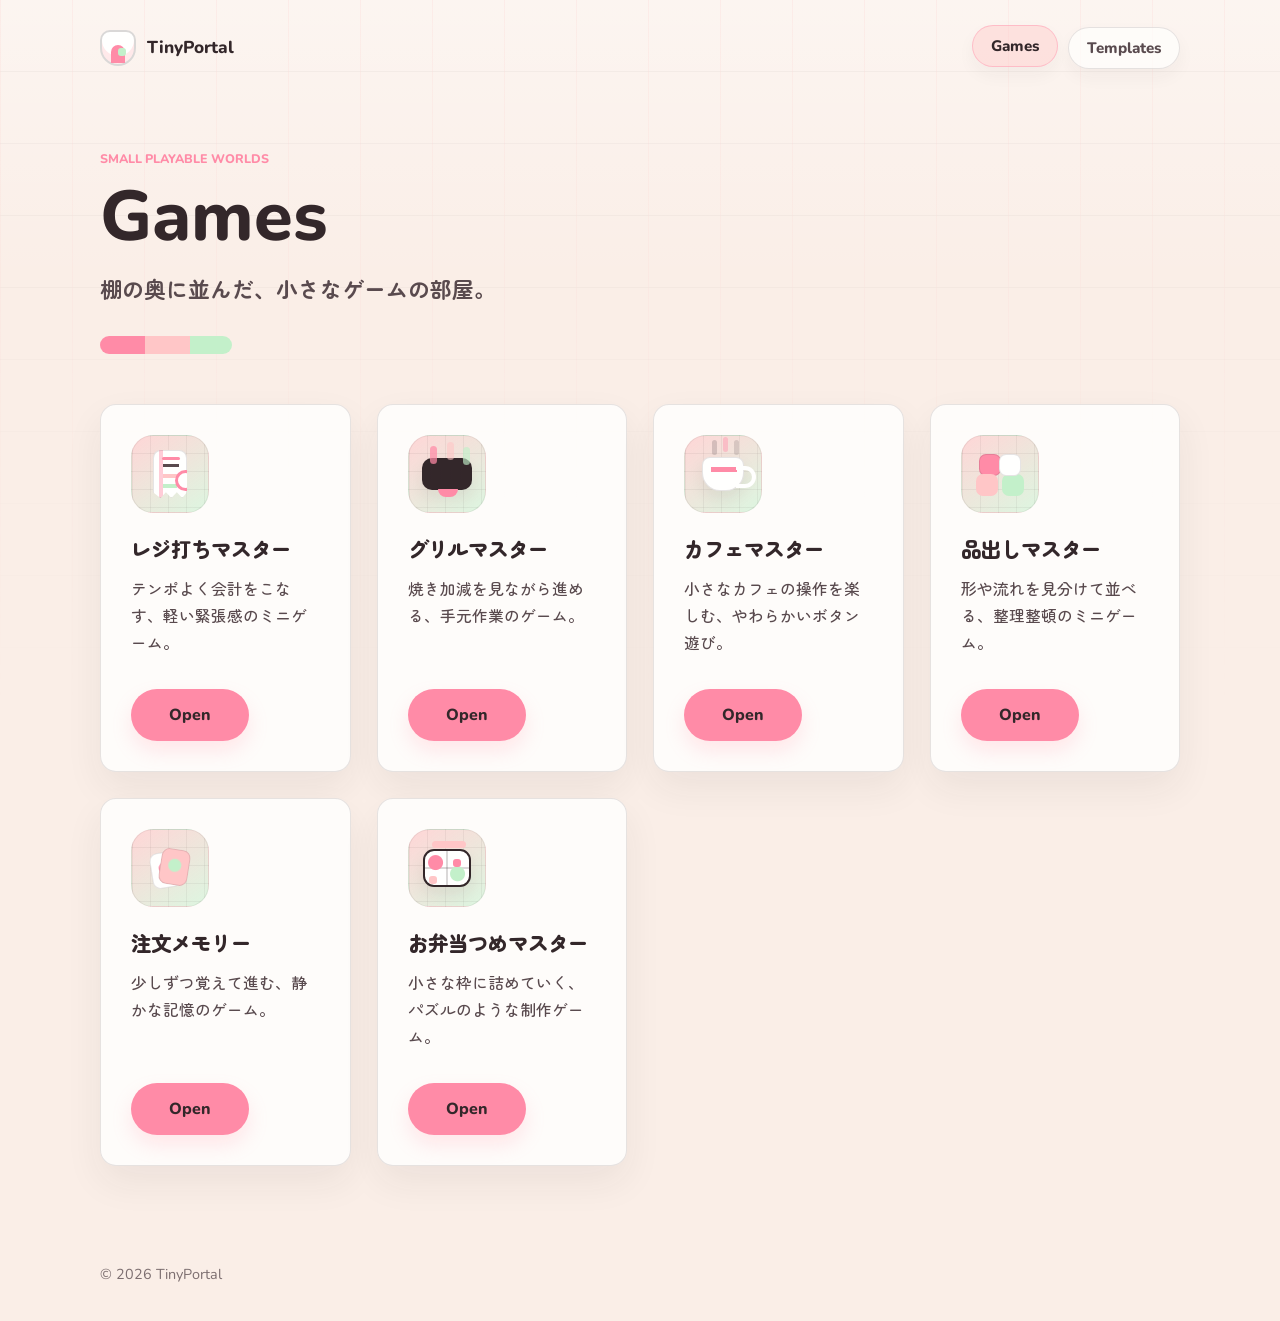
==== commit 5a259b11: "Add files via upload" ====
--- a/games.html
+++ b/games.html
@@ -5,6 +5,9 @@
   <meta name="viewport" content="width=device-width, initial-scale=1.0">
   <meta name="description" content="TinyPortalの小さなゲーム一覧。">
   <title>Games | TinyPortal</title>
+  <link rel="preconnect" href="https://fonts.googleapis.com">
+  <link rel="preconnect" href="https://fonts.gstatic.com" crossorigin>
+  <link href="https://fonts.googleapis.com/css2?family=Nunito:wght@600;700;800;900&family=Zen+Maru+Gothic:wght@400;500;700;900&display=swap" rel="stylesheet">
   <link rel="stylesheet" href="style.css">
 </head>
 <body class="portal-site">
--- a/style.css
+++ b/style.css
@@ -11,6 +11,7 @@
   --soft-accent: rgba(255, 198, 199, 0.4);
   --soft-tertiary: rgba(195, 240, 202, 0.52);
   --card-shadow: 0 14px 34px rgba(51, 39, 42, 0.055);
+  --font-rounded: "Nunito", "Zen Maru Gothic", "M PLUS Rounded 1c", "Hiragino Maru Gothic ProN", "Yu Gothic", "Meiryo", system-ui, sans-serif;
 }
 
 * {
@@ -26,7 +27,7 @@
   min-height: 100vh;
   background: var(--bg);
   color: var(--text);
-  font-family: "Zen Maru Gothic", "M PLUS Rounded 1c", "Yu Gothic", "Hiragino Maru Gothic ProN", sans-serif;
+  font-family: var(--font-rounded);
   line-height: 1.75;
 }
 
@@ -66,7 +67,7 @@
   align-items: center;
   gap: 11px;
   min-height: 44px;
-  font-family: "Nunito", "Zen Maru Gothic", sans-serif;
+  font-family: var(--font-rounded);
   font-size: 1.08rem;
   font-weight: 800;
 }
@@ -113,7 +114,7 @@
   border-radius: 999px;
   background: rgba(255, 255, 255, 0.5);
   color: var(--muted);
-  font-family: "Nunito", "Zen Maru Gothic", sans-serif;
+  font-family: var(--font-rounded);
   font-size: 0.95rem;
   font-weight: 800;
 }
@@ -142,7 +143,7 @@
 .section-label {
   margin: 0 0 13px;
   color: var(--main);
-  font-family: "Nunito", "Zen Maru Gothic", sans-serif;
+  font-family: var(--font-rounded);
   font-size: 0.78rem;
   font-weight: 800;
   letter-spacing: 0;
@@ -158,7 +159,7 @@
 
 h1 {
   margin-bottom: 20px;
-  font-family: "Nunito", "Zen Maru Gothic", sans-serif;
+  font-family: var(--font-rounded);
   font-size: clamp(3.2rem, 8.6vw, 6.8rem);
   font-weight: 800;
   line-height: 0.98;
@@ -1013,7 +1014,7 @@
   border-radius: 999px;
   background: var(--main);
   color: var(--text);
-  font-family: "Nunito", "Zen Maru Gothic", sans-serif;
+  font-family: var(--font-rounded);
   font-size: 1rem;
   font-weight: 800;
   transition: transform 150ms ease, box-shadow 150ms ease, background-color 150ms ease;
@@ -1578,6 +1579,9 @@
 .portal-card {
   position: relative;
   display: grid;
+  grid-template-columns: minmax(0, 1fr) 170px;
+  grid-template-rows: auto 1fr auto;
+  column-gap: 22px;
   min-height: 280px;
   overflow: hidden;
   padding: 28px;
@@ -1593,8 +1597,11 @@
 }
 
 .portal-card-art {
-  position: absolute;
-  inset: auto 26px 26px auto;
+  position: relative;
+  grid-column: 2;
+  grid-row: 1 / 4;
+  align-self: end;
+  justify-self: end;
   width: 150px;
   height: 150px;
   border: 1px solid rgba(51, 39, 42, 0.1);
@@ -1661,8 +1668,9 @@
 .portal-card-kicker {
   position: relative;
   z-index: 1;
+  grid-column: 1;
   color: var(--main);
-  font-family: "Nunito", "Zen Maru Gothic", sans-serif;
+  font-family: var(--font-rounded);
   font-size: 0.78rem;
   font-weight: 800;
   text-transform: uppercase;
@@ -1671,15 +1679,18 @@
 .portal-card strong {
   position: relative;
   z-index: 1;
+  grid-column: 1;
   align-self: end;
-  font-family: "Nunito", "Zen Maru Gothic", sans-serif;
+  font-family: var(--font-rounded);
   font-size: 3.4rem;
   line-height: 1;
+  overflow-wrap: anywhere;
 }
 
 .portal-card small {
   position: relative;
   z-index: 1;
+  grid-column: 1;
   max-width: 19rem;
   color: var(--muted);
   font-size: 1rem;
@@ -1832,6 +1843,8 @@
   }
 
   .portal-card {
+    grid-template-columns: minmax(0, 1fr) 132px;
+    column-gap: 16px;
     min-height: 238px;
     padding: 22px;
   }
@@ -1843,8 +1856,6 @@
   .portal-card-art {
     width: 118px;
     height: 118px;
-    right: 18px;
-    bottom: 18px;
   }
 
   .hero-page-title {
